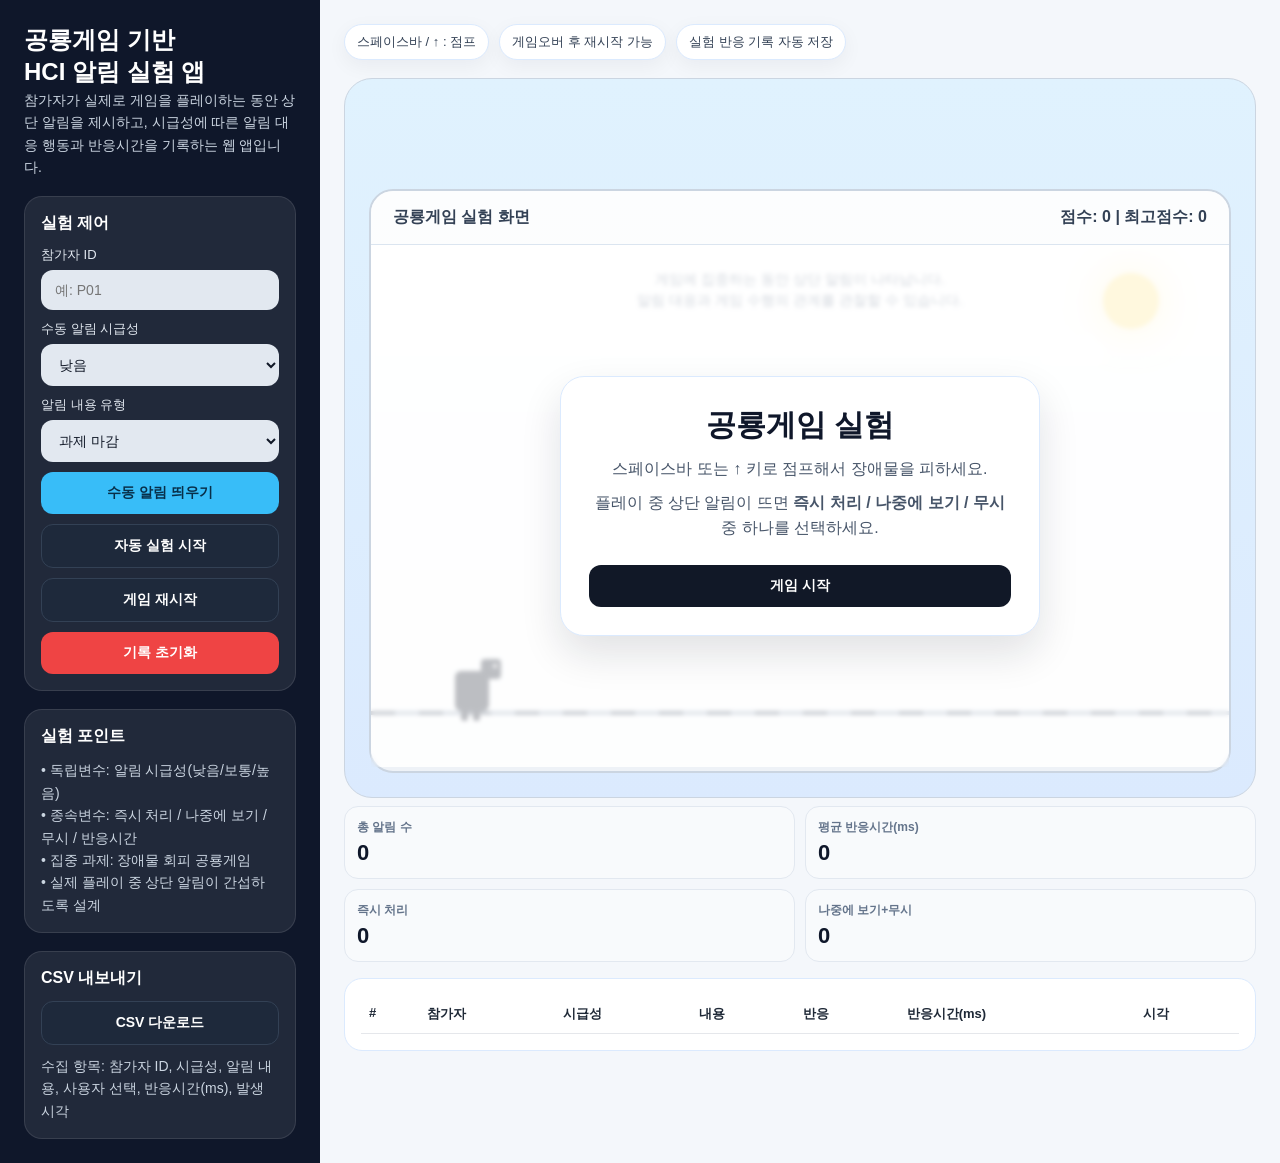
==== noti_web.html @ 85e5658d "File name change" ====
<!DOCTYPE html>
<html lang="ko">
<head>
  <meta charset="UTF-8" />
  <meta name="viewport" content="width=device-width, initial-scale=1.0" />
  <title>HCI 알림 대응 행동 실험 - 실제 공룡게임 버전</title>
  <link rel="stylesheet" href="style.css" />
</head>
<body>
  <div class="app">
    <aside class="sidebar">
      <div>
        <h1>공룡게임 기반<br>HCI 알림 실험 앱</h1>
        <p>참가자가 실제로 게임을 플레이하는 동안 상단 알림을 제시하고, 시급성에 따른 알림 대응 행동과 반응시간을 기록하는 웹 앱입니다.</p>
      </div>

      <div class="panel">
        <h2>실험 제어</h2>
        <div class="control-group">
          <div>
            <label for="participantId">참가자 ID</label>
            <input id="participantId" type="text" placeholder="예: P01" />
          </div>
          <div>
            <label for="urgencySelect">수동 알림 시급성</label>
            <select id="urgencySelect">
              <option value="low">낮음</option>
              <option value="medium">보통</option>
              <option value="high">높음</option>
            </select>
          </div>
          <div>
            <label for="taskSelect">알림 내용 유형</label>
            <select id="taskSelect">
              <option value="과제 마감이 오늘 23:59입니다.">과제 마감</option>
              <option value="팀플 회의가 10분 뒤 시작됩니다.">팀플 회의</option>
              <option value="내일 시험 범위를 아직 확인하지 않았습니다.">시험 일정</option>
              <option value="친구와의 약속 장소가 변경되었습니다.">약속 변경</option>
            </select>
          </div>
          <button class="btn-primary" id="showManualBtn">수동 알림 띄우기</button>
          <button class="btn-secondary" id="startAutoBtn">자동 실험 시작</button>
          <button class="btn-secondary" id="restartGameBtn">게임 재시작</button>
          <button class="btn-danger" id="resetBtn">기록 초기화</button>
        </div>
      </div>

      <div class="panel">
        <h2>실험 포인트</h2>
        <p>• 독립변수: 알림 시급성(낮음/보통/높음)</p>
        <p>• 종속변수: 즉시 처리 / 나중에 보기 / 무시 / 반응시간</p>
        <p>• 집중 과제: 장애물 회피 공룡게임</p>
        <p>• 실제 플레이 중 상단 알림이 간섭하도록 설계</p>
      </div>

      <div class="panel">
        <h2>CSV 내보내기</h2>
        <button class="btn-secondary" id="downloadBtn">CSV 다운로드</button>
        <p style="margin-top:10px;">수집 항목: 참가자 ID, 시급성, 알림 내용, 사용자 선택, 반응시간(ms), 발생 시각</p>
      </div>
    </aside>

    <main class="main">
      <div class="topbar">
        <div class="badge-row">
          <div class="badge">스페이스바 / ↑ : 점프</div>
          <div class="badge">게임오버 후 재시작 가능</div>
          <div class="badge">실험 반응 기록 자동 저장</div>
        </div>
      </div>

      <section class="experiment-stage">
        <div class="notification-bar" id="notificationBar">
          <div class="notification-content">
            <h3 id="notificationTitle">알림</h3>
            <p id="notificationText">새로운 일정이 도착했습니다.</p>
          </div>
          <div class="notification-actions">
            <button class="action-btn action-now" data-response="즉시 처리">즉시 처리</button>
            <button class="action-btn action-later" data-response="나중에 보기">나중에 보기</button>
            <button class="action-btn action-ignore" data-response="무시">무시</button>
          </div>
        </div>

        <div class="game-shell">
          <div class="game-header">
            <span>공룡게임 실험 화면</span>
            <span>점수: <strong id="score">0</strong> | 최고점수: <strong id="bestScore">0</strong></span>
          </div>

          <div class="game-area" id="gameArea">
            <div class="sun"></div>
            <div class="cloud cloud1"></div>
            <div class="cloud cloud2"></div>
            <div class="cloud cloud3"></div>
            <div class="hint">게임에 집중하는 동안 상단 알림이 나타납니다.<br>알림 대응과 게임 수행의 관계를 관찰할 수 있습니다.</div>

            <div class="dino running" id="dino">
              <div class="dino-body"></div>
              <div class="dino-head"><div class="dino-eye"></div></div>
              <div class="dino-arm"></div>
              <div class="leg left"></div>
              <div class="leg right"></div>
            </div>

            <div class="ground"></div>

            <div class="game-overlay" id="gameOverlay">
              <div class="overlay-card">
                <h2>공룡게임 실험</h2>
                <p>스페이스바 또는 ↑ 키로 점프해서 장애물을 피하세요.</p>
                <p>플레이 중 상단 알림이 뜨면 <strong>즉시 처리 / 나중에 보기 / 무시</strong> 중 하나를 선택하세요.</p>
                <button id="startGameBtn">게임 시작</button>
              </div>
            </div>
          </div>
        </div>
      </section>

      <div class="summary">
        <div class="summary-card"><strong>총 알림 수</strong><span id="totalCount">0</span></div>
        <div class="summary-card"><strong>평균 반응시간(ms)</strong><span id="avgTime">0</span></div>
        <div class="summary-card"><strong>즉시 처리</strong><span id="nowCount">0</span></div>
        <div class="summary-card"><strong>나중에 보기+무시</strong><span id="laterIgnoreCount">0</span></div>
      </div>

      <div class="results">
        <table>
          <thead>
            <tr>
              <th>#</th>
              <th>참가자</th>
              <th>시급성</th>
              <th>내용</th>
              <th>반응</th>
              <th>반응시간(ms)</th>
              <th>시각</th>
            </tr>
          </thead>
          <tbody id="logTableBody"></tbody>
        </table>
      </div>
    </main>
  </div>

  <script src="script.js"></script>
</body>
</html>
---- style.css ----
* { box-sizing: border-box; }

body {
  margin: 0;
  font-family: "Pretendard", "Apple SD Gothic Neo", sans-serif;
  background: #f4f7fb;
  color: #1f2937;
}

.app {
  display: grid;
  grid-template-columns: 320px 1fr;
  min-height: 100vh;
}

.sidebar {
  background: #0f172a;
  color: white;
  padding: 24px;
  display: flex;
  flex-direction: column;
  gap: 18px;
}

.sidebar h1 {
  font-size: 24px;
  margin: 0;
  line-height: 1.35;
}

.sidebar p {
  margin: 0;
  line-height: 1.6;
  color: #cbd5e1;
  font-size: 14px;
}

.panel {
  background: rgba(255, 255, 255, 0.08);
  border: 1px solid rgba(255, 255, 255, 0.1);
  border-radius: 18px;
  padding: 16px;
}

.panel h2 {
  margin: 0 0 12px;
  font-size: 16px;
}

.control-group {
  display: flex;
  flex-direction: column;
  gap: 10px;
}

label {
  font-size: 13px;
  color: #e2e8f0;
  display: block;
  margin-bottom: 6px;
}

input,
select,
button {
  width: 100%;
  border-radius: 12px;
  border: none;
  padding: 12px 14px;
  font-size: 14px;
}

select,
input {
  background: #e2e8f0;
  color: #111827;
}

button {
  cursor: pointer;
  font-weight: 700;
  transition: transform 0.15s ease, opacity 0.15s ease;
}

button:hover { transform: translateY(-1px); }
button:active { transform: translateY(0); }

.btn-primary { background: #38bdf8; color: #082f49; }
.btn-secondary { background: #1e293b; border: 1px solid #334155; color: white; }
.btn-danger { background: #ef4444; color: white; }

.main {
  position: relative;
  padding: 24px;
  overflow: hidden;
}

.topbar {
  display: flex;
  justify-content: space-between;
  align-items: center;
  margin-bottom: 18px;
  gap: 16px;
  flex-wrap: wrap;
}

.badge-row {
  display: flex;
  gap: 10px;
  flex-wrap: wrap;
}

.badge {
  padding: 8px 12px;
  background: white;
  border: 1px solid #dbeafe;
  border-radius: 999px;
  font-size: 13px;
  color: #334155;
  box-shadow: 0 6px 20px rgba(15, 23, 42, 0.05);
}

.experiment-stage {
  position: relative;
  background: linear-gradient(180deg, #e0f2fe 0%, #dbeafe 100%);
  border-radius: 28px;
  min-height: 720px;
  padding: 24px;
  border: 1px solid #cbd5e1;
  overflow: hidden;
}

.notification-bar {
  position: absolute;
  left: 24px;
  right: 24px;
  top: 20px;
  border-radius: 18px;
  padding: 16px 20px;
  display: none;
  align-items: center;
  justify-content: space-between;
  gap: 16px;
  z-index: 30;
  box-shadow: 0 10px 30px rgba(15, 23, 42, 0.14);
  animation: slideDown 0.3s ease;
}

@keyframes slideDown {
  from { transform: translateY(-16px); opacity: 0; }
  to { transform: translateY(0); opacity: 1; }
}

.notification-bar.low {
  display: flex;
  background: #ffffff;
  border: 1px solid #cbd5e1;
  color: #1e293b;
}

.notification-bar.medium {
  display: flex;
  background: #fef3c7;
  border: 1px solid #f59e0b;
  color: #78350f;
}

.notification-bar.high {
  display: flex;
  background: #fee2e2;
  border: 2px solid #ef4444;
  color: #7f1d1d;
  animation: slideDown 0.3s ease, pulse 1s infinite;
}

@keyframes pulse {
  0% { box-shadow: 0 0 0 0 rgba(239, 68, 68, 0.32); }
  70% { box-shadow: 0 0 0 14px rgba(239, 68, 68, 0); }
  100% { box-shadow: 0 0 0 0 rgba(239, 68, 68, 0); }
}

.notification-content h3 {
  margin: 0 0 6px;
  font-size: 18px;
}

.notification-content p {
  margin: 0;
  font-size: 14px;
  line-height: 1.45;
}

.notification-actions {
  display: flex;
  gap: 10px;
  flex-shrink: 0;
  flex-wrap: wrap;
}

.action-btn {
  min-width: 110px;
  padding: 10px 14px;
  border-radius: 12px;
  border: none;
  font-weight: 700;
}

.action-now { background: #2563eb; color: white; }
.action-later { background: #f8fafc; color: #1e293b; border: 1px solid #cbd5e1; }
.action-ignore { background: #0f172a; color: white; }

.game-shell {
  position: absolute;
  inset: 110px 24px 24px 24px;
  background: linear-gradient(180deg, #f8fafc 0%, #eef2f7 100%);
  border: 2px solid #cbd5e1;
  border-radius: 24px;
  overflow: hidden;
}

.game-header {
  display: flex;
  justify-content: space-between;
  align-items: center;
  padding: 16px 22px;
  font-weight: 700;
  color: #334155;
  border-bottom: 1px solid #dbe5f0;
  background: rgba(255, 255, 255, 0.65);
  position: relative;
  z-index: 5;
}

.game-area {
  position: relative;
  height: calc(100% - 58px);
  background: linear-gradient(180deg, #fefefe 0%, #f8fafc 100%);
  overflow: hidden;
}

.sun {
  position: absolute;
  top: 28px;
  right: 70px;
  width: 56px;
  height: 56px;
  border-radius: 50%;
  background: #fde68a;
  box-shadow: 0 0 40px rgba(253, 230, 138, 0.7);
}

.cloud {
  position: absolute;
  top: 55px;
  width: 70px;
  height: 24px;
  background: white;
  border-radius: 20px;
  opacity: 0.95;
}

.cloud::before,
.cloud::after {
  content: "";
  position: absolute;
  background: white;
  border-radius: 50%;
}

.cloud::before {
  width: 30px;
  height: 30px;
  left: 8px;
  top: -14px;
}

.cloud::after {
  width: 26px;
  height: 26px;
  right: 10px;
  top: -10px;
}

.cloud1 { left: 58%; animation: cloudMove 24s linear infinite; }
.cloud2 { left: 78%; top: 95px; transform: scale(0.85); animation: cloudMove 34s linear infinite; }
.cloud3 { left: 35%; top: 80px; transform: scale(0.75); animation: cloudMove 29s linear infinite; }

@keyframes cloudMove {
  from { transform: translateX(0); }
  to { transform: translateX(-900px); }
}

.hint {
  position: absolute;
  top: 24px;
  left: 50%;
  transform: translateX(-50%);
  color: #64748b;
  font-size: 14px;
  text-align: center;
  line-height: 1.5;
  z-index: 2;
}

.ground {
  position: absolute;
  left: 0;
  right: 0;
  bottom: 52px;
  height: 4px;
  background: repeating-linear-gradient(
    90deg,
    #475569,
    #475569 24px,
    #94a3b8 24px,
    #94a3b8 48px
  );
  z-index: 2;
}

.dino {
  position: absolute;
  left: 84px;
  width: 46px;
  height: 52px;
  z-index: 8;
}

.dino-body {
  position: absolute;
  left: 0;
  bottom: 0;
  width: 34px;
  height: 40px;
  background: #111827;
  border-radius: 6px;
}

.dino-head {
  position: absolute;
  right: 0;
  top: 0;
  width: 20px;
  height: 20px;
  background: #111827;
  border-radius: 4px;
}

.dino-eye {
  position: absolute;
  right: 4px;
  top: 5px;
  width: 4px;
  height: 4px;
  border-radius: 50%;
  background: white;
}

.dino-arm {
  position: absolute;
  left: 22px;
  top: 16px;
  width: 10px;
  height: 5px;
  background: #111827;
  border-radius: 4px;
}

.leg {
  position: absolute;
  bottom: -10px;
  width: 7px;
  height: 14px;
  background: #111827;
  border-radius: 4px;
  transform-origin: top center;
}

.leg.left { left: 6px; }
.leg.right { left: 18px; }

.dino.running .leg.left { animation: legRun 0.16s infinite alternate; }
.dino.running .leg.right { animation: legRun 0.16s infinite alternate-reverse; }

.dino.jumping .leg.left,
.dino.jumping .leg.right {
  animation: none;
  transform: rotate(0deg);
}

@keyframes legRun {
  from { transform: rotate(-18deg); }
  to { transform: rotate(18deg); }
}

.obstacle {
  position: absolute;
  bottom: 56px;
  z-index: 7;
}

.cactus {
  width: 24px;
  height: 50px;
  background: #16a34a;
  border-radius: 6px;
  position: relative;
}

.cactus.small { width: 20px; height: 40px; }
.cactus.large { width: 28px; height: 58px; }

.cactus::before,
.cactus::after {
  content: "";
  position: absolute;
  background: #16a34a;
  border-radius: 6px;
}

.cactus::before {
  width: 10px;
  height: 20px;
  left: -8px;
  top: 16px;
}

.cactus::after {
  width: 10px;
  height: 18px;
  right: -8px;
  top: 8px;
}

.bird {
  width: 34px;
  height: 18px;
  position: relative;
}

.bird::before,
.bird::after {
  content: "";
  position: absolute;
  width: 16px;
  height: 8px;
  border-top: 3px solid #334155;
  border-radius: 50%;
  top: 5px;
}

.bird::before { left: 0; transform: rotate(-10deg); }
.bird::after { right: 0; transform: rotate(10deg); }

.bird.flap::before { animation: flapLeft 0.18s infinite alternate; }
.bird.flap::after { animation: flapRight 0.18s infinite alternate; }

@keyframes flapLeft {
  from { transform: rotate(-22deg) translateY(2px); }
  to { transform: rotate(10deg) translateY(-2px); }
}

@keyframes flapRight {
  from { transform: rotate(22deg) translateY(2px); }
  to { transform: rotate(-10deg) translateY(-2px); }
}

.game-overlay {
  position: absolute;
  inset: 0;
  display: flex;
  align-items: center;
  justify-content: center;
  background: rgba(255, 255, 255, 0.72);
  backdrop-filter: blur(2px);
  z-index: 20;
  text-align: center;
  padding: 24px;
}

.overlay-card {
  background: white;
  border: 1px solid #dbeafe;
  border-radius: 24px;
  padding: 28px;
  max-width: 480px;
  box-shadow: 0 18px 40px rgba(15, 23, 42, 0.12);
}

.overlay-card h2 {
  margin: 0 0 10px;
  font-size: 30px;
  color: #0f172a;
}

.overlay-card p {
  margin: 8px 0;
  color: #475569;
  line-height: 1.6;
}

.overlay-card button {
  margin-top: 16px;
  background: #111827;
  color: white;
}

.results {
  margin-top: 16px;
  background: white;
  border-radius: 18px;
  border: 1px solid #dbeafe;
  padding: 16px;
  max-height: 250px;
  overflow: auto;
}

table {
  width: 100%;
  border-collapse: collapse;
  font-size: 13px;
}

th,
td {
  text-align: left;
  padding: 10px 8px;
  border-bottom: 1px solid #e5e7eb;
  vertical-align: top;
}

th {
  position: sticky;
  top: 0;
  background: white;
  z-index: 1;
}

.summary {
  display: grid;
  grid-template-columns: repeat(2, 1fr);
  gap: 10px;
  margin-top: 8px;
}

.summary-card {
  background: #f8fafc;
  border: 1px solid #e2e8f0;
  border-radius: 14px;
  padding: 12px;
}

.summary-card strong {
  display: block;
  font-size: 12px;
  color: #64748b;
  margin-bottom: 4px;
}

.summary-card span {
  font-size: 22px;
  font-weight: 800;
  color: #0f172a;
}

@media (max-width: 1100px) {
  .app { grid-template-columns: 1fr; }
  .sidebar { order: 2; }
  .main { order: 1; }
  .notification-bar {
    flex-direction: column;
    align-items: stretch;
  }
  .action-btn { flex: 1; min-width: 0; }
}
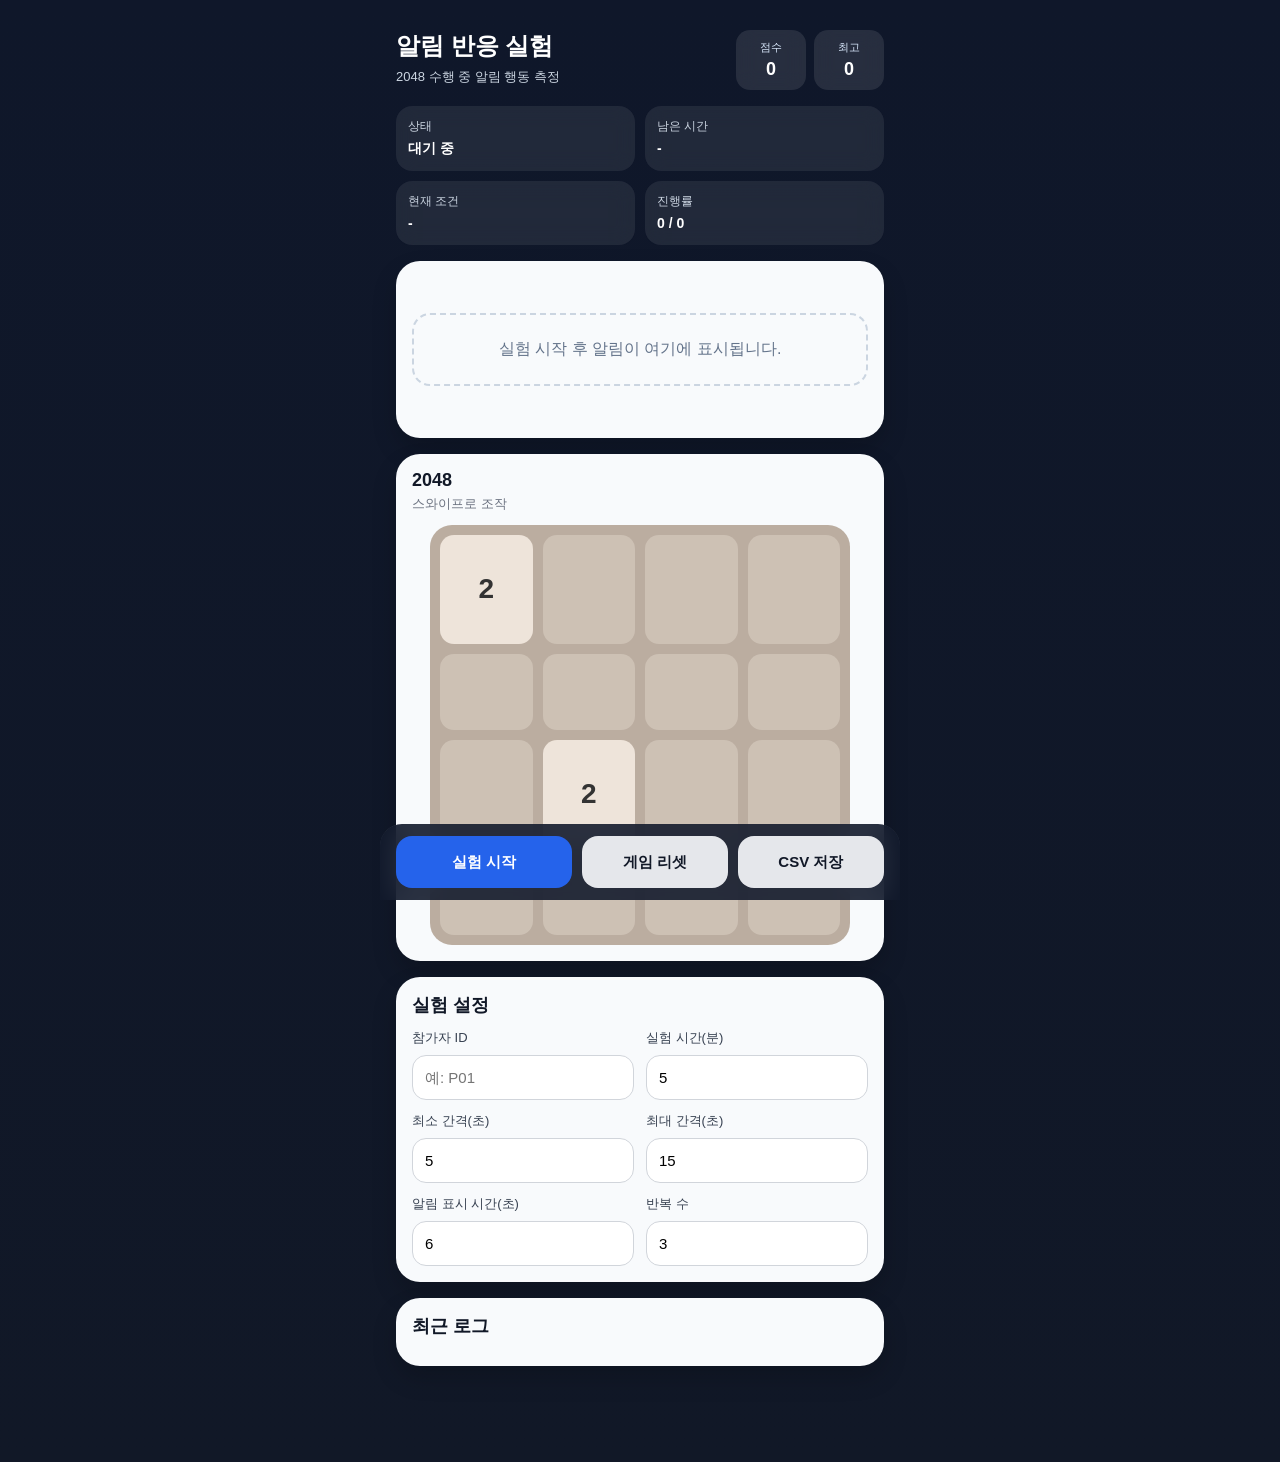
==== commit 31efb4d8: "New Game Commission" ====
--- a/noti_web.html
+++ b/noti_web.html
@@ -2,147 +2,159 @@
 <html lang="ko">
 <head>
   <meta charset="UTF-8" />
-  <meta name="viewport" content="width=device-width, initial-scale=1.0" />
-  <title>HCI 알림 대응 행동 실험 - 실제 공룡게임 버전</title>
+  <meta
+    name="viewport"
+    content="width=device-width, initial-scale=1.0, viewport-fit=cover, user-scalable=no"
+  />
+  <meta name="theme-color" content="#121826" />
+  <meta name="apple-mobile-web-app-capable" content="yes" />
+  <meta name="apple-mobile-web-app-status-bar-style" content="black-translucent" />
+  <title>알림 반응 실험 앱</title>
+  <link rel="manifest" href="manifest.json" />
   <link rel="stylesheet" href="style.css" />
 </head>
 <body>
-  <div class="app">
-    <aside class="sidebar">
-      <div>
-        <h1>공룡게임 기반<br>HCI 알림 실험 앱</h1>
-        <p>참가자가 실제로 게임을 플레이하는 동안 상단 알림을 제시하고, 시급성에 따른 알림 대응 행동과 반응시간을 기록하는 웹 앱입니다.</p>
+  <div class="mobile-app">
+    <header class="app-header">
+      <div class="header-left">
+        <h1>알림 반응 실험</h1>
+        <p>2048 수행 중 알림 행동 측정</p>
       </div>
-
-      <div class="panel">
-        <h2>실험 제어</h2>
-        <div class="control-group">
-          <div>
-            <label for="participantId">참가자 ID</label>
-            <input id="participantId" type="text" placeholder="예: P01" />
-          </div>
-          <div>
-            <label for="urgencySelect">수동 알림 시급성</label>
-            <select id="urgencySelect">
-              <option value="low">낮음</option>
-              <option value="medium">보통</option>
-              <option value="high">높음</option>
-            </select>
-          </div>
-          <div>
-            <label for="taskSelect">알림 내용 유형</label>
-            <select id="taskSelect">
-              <option value="과제 마감이 오늘 23:59입니다.">과제 마감</option>
-              <option value="팀플 회의가 10분 뒤 시작됩니다.">팀플 회의</option>
-              <option value="내일 시험 범위를 아직 확인하지 않았습니다.">시험 일정</option>
-              <option value="친구와의 약속 장소가 변경되었습니다.">약속 변경</option>
-            </select>
-          </div>
-          <button class="btn-primary" id="showManualBtn">수동 알림 띄우기</button>
-          <button class="btn-secondary" id="startAutoBtn">자동 실험 시작</button>
-          <button class="btn-secondary" id="restartGameBtn">게임 재시작</button>
-          <button class="btn-danger" id="resetBtn">기록 초기화</button>
+      <div class="header-right">
+        <div class="mini-card">
+          <span>점수</span>
+          <strong id="score">0</strong>
+        </div>
+        <div class="mini-card">
+          <span>최고</span>
+          <strong id="bestScore">0</strong>
         </div>
       </div>
+    </header>
 
-      <div class="panel">
-        <h2>실험 포인트</h2>
-        <p>• 독립변수: 알림 시급성(낮음/보통/높음)</p>
-        <p>• 종속변수: 즉시 처리 / 나중에 보기 / 무시 / 반응시간</p>
-        <p>• 집중 과제: 장애물 회피 공룡게임</p>
-        <p>• 실제 플레이 중 상단 알림이 간섭하도록 설계</p>
+    <section class="status-panel">
+      <div class="status-chip">
+        <span>상태</span>
+        <strong id="experimentStatus">대기 중</strong>
       </div>
+      <div class="status-chip">
+        <span>남은 시간</span>
+        <strong id="remainingTime">-</strong>
+      </div>
+      <div class="status-chip">
+        <span>현재 조건</span>
+        <strong id="currentCondition">-</strong>
+      </div>
+      <div class="status-chip">
+        <span>진행률</span>
+        <strong id="progressText">0 / 0</strong>
+      </div>
+    </section>
 
-      <div class="panel">
-        <h2>CSV 내보내기</h2>
-        <button class="btn-secondary" id="downloadBtn">CSV 다운로드</button>
-        <p style="margin-top:10px;">수집 항목: 참가자 ID, 시급성, 알림 내용, 사용자 선택, 반응시간(ms), 발생 시각</p>
-      </div>
-    </aside>
-
-    <main class="main">
-      <div class="topbar">
-        <div class="badge-row">
-          <div class="badge">스페이스바 / ↑ : 점프</div>
-          <div class="badge">게임오버 후 재시작 가능</div>
-          <div class="badge">실험 반응 기록 자동 저장</div>
-        </div>
-      </div>
-
-      <section class="experiment-stage">
-        <div class="notification-bar" id="notificationBar">
-          <div class="notification-content">
-            <h3 id="notificationTitle">알림</h3>
-            <p id="notificationText">새로운 일정이 도착했습니다.</p>
-          </div>
-          <div class="notification-actions">
-            <button class="action-btn action-now" data-response="즉시 처리">즉시 처리</button>
-            <button class="action-btn action-later" data-response="나중에 보기">나중에 보기</button>
-            <button class="action-btn action-ignore" data-response="무시">무시</button>
+    <main class="app-main">
+      <section class="notification-section">
+        <div id="notificationContainer" class="notification-container">
+          <div class="notification-placeholder">
+            실험 시작 후 알림이 여기에 표시됩니다.
           </div>
         </div>
+      </section>
 
-        <div class="game-shell">
-          <div class="game-header">
-            <span>공룡게임 실험 화면</span>
-            <span>점수: <strong id="score">0</strong> | 최고점수: <strong id="bestScore">0</strong></span>
-          </div>
+      <section class="game-section">
+        <div class="game-top">
+          <h2>2048</h2>
+          <p>스와이프로 조작</p>
+        </div>
 
-          <div class="game-area" id="gameArea">
-            <div class="sun"></div>
-            <div class="cloud cloud1"></div>
-            <div class="cloud cloud2"></div>
-            <div class="cloud cloud3"></div>
-            <div class="hint">게임에 집중하는 동안 상단 알림이 나타납니다.<br>알림 대응과 게임 수행의 관계를 관찰할 수 있습니다.</div>
+        <div class="game-wrapper">
+          <div id="gameBoard" class="board"></div>
 
-            <div class="dino running" id="dino">
-              <div class="dino-body"></div>
-              <div class="dino-head"><div class="dino-eye"></div></div>
-              <div class="dino-arm"></div>
-              <div class="leg left"></div>
-              <div class="leg right"></div>
-            </div>
-
-            <div class="ground"></div>
-
-            <div class="game-overlay" id="gameOverlay">
-              <div class="overlay-card">
-                <h2>공룡게임 실험</h2>
-                <p>스페이스바 또는 ↑ 키로 점프해서 장애물을 피하세요.</p>
-                <p>플레이 중 상단 알림이 뜨면 <strong>즉시 처리 / 나중에 보기 / 무시</strong> 중 하나를 선택하세요.</p>
-                <button id="startGameBtn">게임 시작</button>
-              </div>
+          <div id="gameOver" class="game-over hidden">
+            <div class="game-over-card">
+              <h3>게임 종료</h3>
+              <button id="restartBtn" class="primary-btn">다시 시작</button>
             </div>
           </div>
         </div>
       </section>
 
-      <div class="summary">
-        <div class="summary-card"><strong>총 알림 수</strong><span id="totalCount">0</span></div>
-        <div class="summary-card"><strong>평균 반응시간(ms)</strong><span id="avgTime">0</span></div>
-        <div class="summary-card"><strong>즉시 처리</strong><span id="nowCount">0</span></div>
-        <div class="summary-card"><strong>나중에 보기+무시</strong><span id="laterIgnoreCount">0</span></div>
-      </div>
+      <section class="config-section">
+        <div class="section-title">
+          <h2>실험 설정</h2>
+        </div>
 
-      <div class="results">
-        <table>
-          <thead>
-            <tr>
-              <th>#</th>
-              <th>참가자</th>
-              <th>시급성</th>
-              <th>내용</th>
-              <th>반응</th>
-              <th>반응시간(ms)</th>
-              <th>시각</th>
-            </tr>
-          </thead>
-          <tbody id="logTableBody"></tbody>
-        </table>
-      </div>
+        <div class="config-grid">
+          <label>
+            참가자 ID
+            <input type="text" id="participantId" placeholder="예: P01" />
+          </label>
+
+          <label>
+            실험 시간(분)
+            <input type="number" id="experimentMinutes" min="1" value="5" />
+          </label>
+
+          <label>
+            최소 간격(초)
+            <input type="number" id="minInterval" min="3" value="5" />
+          </label>
+
+          <label>
+            최대 간격(초)
+            <input type="number" id="maxInterval" min="5" value="15" />
+          </label>
+
+          <label>
+            알림 표시 시간(초)
+            <input type="number" id="notificationDuration" min="2" value="6" />
+          </label>
+
+          <label>
+            반복 수
+            <input type="number" id="repeatPerCondition" min="1" value="3" />
+          </label>
+        </div>
+      </section>
+
+      <section class="log-section">
+        <div class="section-title">
+          <h2>최근 로그</h2>
+        </div>
+        <div id="logPreview" class="log-preview"></div>
+      </section>
     </main>
+
+    <nav class="bottom-bar">
+      <button id="startExperimentBtn" class="primary-btn">실험 시작</button>
+      <button id="resetGameBtn" class="secondary-btn">게임 리셋</button>
+      <button id="downloadCsvBtn" class="secondary-btn">CSV 저장</button>
+    </nav>
+  </div>
+
+  <div id="surveyModal" class="modal hidden">
+    <div class="modal-sheet">
+      <h2>실험 후 설문</h2>
+
+      <label class="survey-label">
+        만족도 (1~5)
+        <select id="satisfactionScore">
+          <option value="1">1 - 매우 불만족</option>
+          <option value="2">2 - 불만족</option>
+          <option value="3" selected>3 - 보통</option>
+          <option value="4">4 - 만족</option>
+          <option value="5">5 - 매우 만족</option>
+        </select>
+      </label>
+
+      <label class="survey-label">
+        이유
+        <textarea id="satisfactionReason" rows="4" placeholder="이유를 입력하세요"></textarea>
+      </label>
+
+      <button id="submitSurveyBtn" class="primary-btn full-btn">설문 제출</button>
+    </div>
   </div>
 
   <script src="script.js"></script>
 </body>
-</html>
+</html>
--- a/style.css
+++ b/style.css
@@ -1,575 +1,426 @@
-* { box-sizing: border-box; }
+:root {
+  --bg: #0f172a;
+  --panel: #111827;
+  --panel-2: #1f2937;
+  --card: #ffffff;
+  --text: #111827;
+  --sub: #6b7280;
+  --white: #ffffff;
+  --line: #e5e7eb;
+  --accent: #2563eb;
+  --danger: #ef4444;
+  --success: #22c55e;
+  --info: #3b82f6;
+  --safe-bottom: env(safe-area-inset-bottom, 0px);
+  --safe-top: env(safe-area-inset-top, 0px);
+}
+
+* {
+  box-sizing: border-box;
+  -webkit-tap-highlight-color: transparent;
+}
+
+html, body {
+  margin: 0;
+  padding: 0;
+  background: linear-gradient(180deg, #0f172a 0%, #111827 100%);
+  font-family: Arial, Helvetica, sans-serif;
+  overscroll-behavior: none;
+}
 
 body {
+  color: var(--white);
+}
+
+.mobile-app {
+  min-height: 100dvh;
+  padding-top: calc(14px + var(--safe-top));
+  padding-bottom: calc(96px + var(--safe-bottom));
+  max-width: 520px;
+  margin: 0 auto;
+}
+
+.app-header {
+  padding: 16px;
+  display: flex;
+  justify-content: space-between;
+  gap: 12px;
+  align-items: flex-start;
+}
+
+.header-left h1 {
   margin: 0;
-  font-family: "Pretendard", "Apple SD Gothic Neo", sans-serif;
-  background: #f4f7fb;
-  color: #1f2937;
-}
-
-.app {
-  display: grid;
-  grid-template-columns: 320px 1fr;
-  min-height: 100vh;
-}
-
-.sidebar {
-  background: #0f172a;
-  color: white;
-  padding: 24px;
-  display: flex;
-  flex-direction: column;
-  gap: 18px;
-}
-
-.sidebar h1 {
   font-size: 24px;
-  margin: 0;
-  line-height: 1.35;
-}
-
-.sidebar p {
-  margin: 0;
-  line-height: 1.6;
+}
+
+.header-left p {
+  margin: 6px 0 0;
+  font-size: 13px;
   color: #cbd5e1;
-  font-size: 14px;
-}
-
-.panel {
-  background: rgba(255, 255, 255, 0.08);
-  border: 1px solid rgba(255, 255, 255, 0.1);
-  border-radius: 18px;
-  padding: 16px;
-}
-
-.panel h2 {
-  margin: 0 0 12px;
-  font-size: 16px;
-}
-
-.control-group {
-  display: flex;
-  flex-direction: column;
-  gap: 10px;
-}
-
-label {
-  font-size: 13px;
-  color: #e2e8f0;
+}
+
+.header-right {
+  display: flex;
+  gap: 8px;
+}
+
+.mini-card {
+  min-width: 70px;
+  background: rgba(255, 255, 255, 0.1);
+  border-radius: 14px;
+  padding: 10px;
+  text-align: center;
+  backdrop-filter: blur(10px);
+}
+
+.mini-card span {
   display: block;
-  margin-bottom: 6px;
-}
-
-input,
-select,
-button {
-  width: 100%;
-  border-radius: 12px;
-  border: none;
-  padding: 12px 14px;
-  font-size: 14px;
-}
-
-select,
-input {
-  background: #e2e8f0;
-  color: #111827;
-}
-
-button {
-  cursor: pointer;
-  font-weight: 700;
-  transition: transform 0.15s ease, opacity 0.15s ease;
-}
-
-button:hover { transform: translateY(-1px); }
-button:active { transform: translateY(0); }
-
-.btn-primary { background: #38bdf8; color: #082f49; }
-.btn-secondary { background: #1e293b; border: 1px solid #334155; color: white; }
-.btn-danger { background: #ef4444; color: white; }
-
-.main {
-  position: relative;
-  padding: 24px;
-  overflow: hidden;
-}
-
-.topbar {
-  display: flex;
-  justify-content: space-between;
-  align-items: center;
-  margin-bottom: 18px;
-  gap: 16px;
-  flex-wrap: wrap;
-}
-
-.badge-row {
-  display: flex;
-  gap: 10px;
-  flex-wrap: wrap;
-}
-
-.badge {
-  padding: 8px 12px;
-  background: white;
-  border: 1px solid #dbeafe;
-  border-radius: 999px;
-  font-size: 13px;
-  color: #334155;
-  box-shadow: 0 6px 20px rgba(15, 23, 42, 0.05);
-}
-
-.experiment-stage {
-  position: relative;
-  background: linear-gradient(180deg, #e0f2fe 0%, #dbeafe 100%);
-  border-radius: 28px;
-  min-height: 720px;
-  padding: 24px;
-  border: 1px solid #cbd5e1;
-  overflow: hidden;
-}
-
-.notification-bar {
-  position: absolute;
-  left: 24px;
-  right: 24px;
-  top: 20px;
-  border-radius: 18px;
-  padding: 16px 20px;
-  display: none;
-  align-items: center;
-  justify-content: space-between;
-  gap: 16px;
-  z-index: 30;
-  box-shadow: 0 10px 30px rgba(15, 23, 42, 0.14);
-  animation: slideDown 0.3s ease;
-}
-
-@keyframes slideDown {
-  from { transform: translateY(-16px); opacity: 0; }
-  to { transform: translateY(0); opacity: 1; }
-}
-
-.notification-bar.low {
-  display: flex;
-  background: #ffffff;
-  border: 1px solid #cbd5e1;
-  color: #1e293b;
-}
-
-.notification-bar.medium {
-  display: flex;
-  background: #fef3c7;
-  border: 1px solid #f59e0b;
-  color: #78350f;
-}
-
-.notification-bar.high {
-  display: flex;
-  background: #fee2e2;
-  border: 2px solid #ef4444;
-  color: #7f1d1d;
-  animation: slideDown 0.3s ease, pulse 1s infinite;
-}
-
-@keyframes pulse {
-  0% { box-shadow: 0 0 0 0 rgba(239, 68, 68, 0.32); }
-  70% { box-shadow: 0 0 0 14px rgba(239, 68, 68, 0); }
-  100% { box-shadow: 0 0 0 0 rgba(239, 68, 68, 0); }
-}
-
-.notification-content h3 {
-  margin: 0 0 6px;
+  font-size: 11px;
+  color: #dbeafe;
+  margin-bottom: 4px;
+}
+
+.mini-card strong {
   font-size: 18px;
 }
 
-.notification-content p {
-  margin: 0;
-  font-size: 14px;
-  line-height: 1.45;
-}
-
-.notification-actions {
-  display: flex;
-  gap: 10px;
-  flex-shrink: 0;
-  flex-wrap: wrap;
-}
-
-.action-btn {
-  min-width: 110px;
-  padding: 10px 14px;
-  border-radius: 12px;
-  border: none;
-  font-weight: 700;
-}
-
-.action-now { background: #2563eb; color: white; }
-.action-later { background: #f8fafc; color: #1e293b; border: 1px solid #cbd5e1; }
-.action-ignore { background: #0f172a; color: white; }
-
-.game-shell {
-  position: absolute;
-  inset: 110px 24px 24px 24px;
-  background: linear-gradient(180deg, #f8fafc 0%, #eef2f7 100%);
-  border: 2px solid #cbd5e1;
-  border-radius: 24px;
-  overflow: hidden;
-}
-
-.game-header {
-  display: flex;
-  justify-content: space-between;
-  align-items: center;
-  padding: 16px 22px;
-  font-weight: 700;
-  color: #334155;
-  border-bottom: 1px solid #dbe5f0;
-  background: rgba(255, 255, 255, 0.65);
-  position: relative;
-  z-index: 5;
-}
-
-.game-area {
-  position: relative;
-  height: calc(100% - 58px);
-  background: linear-gradient(180deg, #fefefe 0%, #f8fafc 100%);
-  overflow: hidden;
-}
-
-.sun {
-  position: absolute;
-  top: 28px;
-  right: 70px;
-  width: 56px;
-  height: 56px;
-  border-radius: 50%;
-  background: #fde68a;
-  box-shadow: 0 0 40px rgba(253, 230, 138, 0.7);
-}
-
-.cloud {
-  position: absolute;
-  top: 55px;
-  width: 70px;
-  height: 24px;
-  background: white;
-  border-radius: 20px;
-  opacity: 0.95;
-}
-
-.cloud::before,
-.cloud::after {
-  content: "";
-  position: absolute;
-  background: white;
-  border-radius: 50%;
-}
-
-.cloud::before {
-  width: 30px;
-  height: 30px;
-  left: 8px;
-  top: -14px;
-}
-
-.cloud::after {
-  width: 26px;
-  height: 26px;
-  right: 10px;
-  top: -10px;
-}
-
-.cloud1 { left: 58%; animation: cloudMove 24s linear infinite; }
-.cloud2 { left: 78%; top: 95px; transform: scale(0.85); animation: cloudMove 34s linear infinite; }
-.cloud3 { left: 35%; top: 80px; transform: scale(0.75); animation: cloudMove 29s linear infinite; }
-
-@keyframes cloudMove {
-  from { transform: translateX(0); }
-  to { transform: translateX(-900px); }
-}
-
-.hint {
-  position: absolute;
-  top: 24px;
-  left: 50%;
-  transform: translateX(-50%);
-  color: #64748b;
-  font-size: 14px;
-  text-align: center;
-  line-height: 1.5;
-  z-index: 2;
-}
-
-.ground {
-  position: absolute;
-  left: 0;
-  right: 0;
-  bottom: 52px;
-  height: 4px;
-  background: repeating-linear-gradient(
-    90deg,
-    #475569,
-    #475569 24px,
-    #94a3b8 24px,
-    #94a3b8 48px
-  );
-  z-index: 2;
-}
-
-.dino {
-  position: absolute;
-  left: 84px;
-  width: 46px;
-  height: 52px;
-  z-index: 8;
-}
-
-.dino-body {
-  position: absolute;
-  left: 0;
-  bottom: 0;
-  width: 34px;
-  height: 40px;
-  background: #111827;
-  border-radius: 6px;
-}
-
-.dino-head {
-  position: absolute;
-  right: 0;
-  top: 0;
-  width: 20px;
-  height: 20px;
-  background: #111827;
-  border-radius: 4px;
-}
-
-.dino-eye {
-  position: absolute;
-  right: 4px;
-  top: 5px;
-  width: 4px;
-  height: 4px;
-  border-radius: 50%;
-  background: white;
-}
-
-.dino-arm {
-  position: absolute;
-  left: 22px;
-  top: 16px;
-  width: 10px;
-  height: 5px;
-  background: #111827;
-  border-radius: 4px;
-}
-
-.leg {
-  position: absolute;
-  bottom: -10px;
-  width: 7px;
-  height: 14px;
-  background: #111827;
-  border-radius: 4px;
-  transform-origin: top center;
-}
-
-.leg.left { left: 6px; }
-.leg.right { left: 18px; }
-
-.dino.running .leg.left { animation: legRun 0.16s infinite alternate; }
-.dino.running .leg.right { animation: legRun 0.16s infinite alternate-reverse; }
-
-.dino.jumping .leg.left,
-.dino.jumping .leg.right {
-  animation: none;
-  transform: rotate(0deg);
-}
-
-@keyframes legRun {
-  from { transform: rotate(-18deg); }
-  to { transform: rotate(18deg); }
-}
-
-.obstacle {
-  position: absolute;
-  bottom: 56px;
-  z-index: 7;
-}
-
-.cactus {
-  width: 24px;
-  height: 50px;
-  background: #16a34a;
-  border-radius: 6px;
-  position: relative;
-}
-
-.cactus.small { width: 20px; height: 40px; }
-.cactus.large { width: 28px; height: 58px; }
-
-.cactus::before,
-.cactus::after {
-  content: "";
-  position: absolute;
-  background: #16a34a;
-  border-radius: 6px;
-}
-
-.cactus::before {
-  width: 10px;
-  height: 20px;
-  left: -8px;
-  top: 16px;
-}
-
-.cactus::after {
-  width: 10px;
-  height: 18px;
-  right: -8px;
-  top: 8px;
-}
-
-.bird {
-  width: 34px;
-  height: 18px;
-  position: relative;
-}
-
-.bird::before,
-.bird::after {
-  content: "";
-  position: absolute;
-  width: 16px;
-  height: 8px;
-  border-top: 3px solid #334155;
-  border-radius: 50%;
-  top: 5px;
-}
-
-.bird::before { left: 0; transform: rotate(-10deg); }
-.bird::after { right: 0; transform: rotate(10deg); }
-
-.bird.flap::before { animation: flapLeft 0.18s infinite alternate; }
-.bird.flap::after { animation: flapRight 0.18s infinite alternate; }
-
-@keyframes flapLeft {
-  from { transform: rotate(-22deg) translateY(2px); }
-  to { transform: rotate(10deg) translateY(-2px); }
-}
-
-@keyframes flapRight {
-  from { transform: rotate(22deg) translateY(2px); }
-  to { transform: rotate(-10deg) translateY(-2px); }
-}
-
-.game-overlay {
-  position: absolute;
-  inset: 0;
-  display: flex;
-  align-items: center;
-  justify-content: center;
-  background: rgba(255, 255, 255, 0.72);
-  backdrop-filter: blur(2px);
-  z-index: 20;
-  text-align: center;
-  padding: 24px;
-}
-
-.overlay-card {
-  background: white;
-  border: 1px solid #dbeafe;
-  border-radius: 24px;
-  padding: 28px;
-  max-width: 480px;
-  box-shadow: 0 18px 40px rgba(15, 23, 42, 0.12);
-}
-
-.overlay-card h2 {
-  margin: 0 0 10px;
-  font-size: 30px;
-  color: #0f172a;
-}
-
-.overlay-card p {
-  margin: 8px 0;
-  color: #475569;
-  line-height: 1.6;
-}
-
-.overlay-card button {
-  margin-top: 16px;
-  background: #111827;
-  color: white;
-}
-
-.results {
-  margin-top: 16px;
-  background: white;
-  border-radius: 18px;
-  border: 1px solid #dbeafe;
-  padding: 16px;
-  max-height: 250px;
-  overflow: auto;
-}
-
-table {
-  width: 100%;
-  border-collapse: collapse;
-  font-size: 13px;
-}
-
-th,
-td {
-  text-align: left;
-  padding: 10px 8px;
-  border-bottom: 1px solid #e5e7eb;
-  vertical-align: top;
-}
-
-th {
-  position: sticky;
-  top: 0;
-  background: white;
-  z-index: 1;
-}
-
-.summary {
+.status-panel {
   display: grid;
   grid-template-columns: repeat(2, 1fr);
   gap: 10px;
-  margin-top: 8px;
-}
-
-.summary-card {
-  background: #f8fafc;
-  border: 1px solid #e2e8f0;
-  border-radius: 14px;
+  padding: 0 16px 16px;
+}
+
+.status-chip {
+  background: rgba(255, 255, 255, 0.08);
+  border-radius: 16px;
   padding: 12px;
-}
-
-.summary-card strong {
+  backdrop-filter: blur(10px);
+}
+
+.status-chip span {
   display: block;
   font-size: 12px;
+  color: #cbd5e1;
+  margin-bottom: 4px;
+}
+
+.status-chip strong {
+  font-size: 14px;
+  line-height: 1.4;
+}
+
+.app-main {
+  padding: 0 16px;
+  display: flex;
+  flex-direction: column;
+  gap: 16px;
+}
+
+.notification-section,
+.game-section,
+.config-section,
+.log-section {
+  background: #f8fafc;
+  color: var(--text);
+  border-radius: 24px;
+  padding: 16px;
+  box-shadow: 0 12px 24px rgba(0, 0, 0, 0.18);
+}
+
+.section-title h2,
+.game-top h2 {
+  margin: 0;
+  font-size: 18px;
+}
+
+.game-top p,
+.section-title p {
+  margin: 4px 0 0;
+  color: var(--sub);
+  font-size: 13px;
+}
+
+.notification-container {
+  min-height: 145px;
+  display: flex;
+  align-items: center;
+  justify-content: center;
+}
+
+.notification-placeholder {
+  width: 100%;
+  border: 2px dashed #cbd5e1;
   color: #64748b;
-  margin-bottom: 4px;
-}
-
-.summary-card span {
-  font-size: 22px;
-  font-weight: 800;
-  color: #0f172a;
-}
-
-@media (max-width: 1100px) {
-  .app { grid-template-columns: 1fr; }
-  .sidebar { order: 2; }
-  .main { order: 1; }
-  .notification-bar {
-    flex-direction: column;
-    align-items: stretch;
+  border-radius: 18px;
+  padding: 24px 16px;
+  text-align: center;
+  background: #f8fafc;
+}
+
+.notification {
+  width: 100%;
+  background: #fff;
+  border-radius: 20px;
+  padding: 16px;
+  box-shadow: 0 16px 28px rgba(0, 0, 0, 0.14);
+  border-left: 10px solid #999;
+  touch-action: pan-y;
+  transition: transform 0.15s ease;
+  user-select: none;
+}
+
+.notification.red {
+  border-left-color: var(--danger);
+}
+
+.notification.green {
+  border-left-color: var(--success);
+}
+
+.notification.blue {
+  border-left-color: var(--info);
+}
+
+.notification-head {
+  display: flex;
+  justify-content: space-between;
+  align-items: center;
+  gap: 10px;
+  margin-bottom: 10px;
+}
+
+.notification-title {
+  margin: 0;
+  font-size: 17px;
+}
+
+.importance-badge {
+  padding: 6px 10px;
+  border-radius: 999px;
+  font-size: 11px;
+  font-weight: bold;
+}
+
+.notification.high .importance-badge {
+  background: #111827;
+  color: white;
+}
+
+.notification.low .importance-badge {
+  background: #e5e7eb;
+  color: #111827;
+}
+
+.notification-message {
+  margin: 0;
+  line-height: 1.55;
+  font-size: 15px;
+}
+
+.notification-guide {
+  margin-top: 12px;
+  color: #64748b;
+  font-size: 12px;
+}
+
+.notification-timer {
+  margin-top: 12px;
+  width: 100%;
+  height: 8px;
+  border-radius: 999px;
+  overflow: hidden;
+  background: #e2e8f0;
+}
+
+.notification-timer-bar {
+  width: 100%;
+  height: 100%;
+  background: #111827;
+  transform-origin: left;
+}
+
+.game-wrapper {
+  position: relative;
+  width: 100%;
+  max-width: 420px;
+  margin: 12px auto 0;
+  aspect-ratio: 1 / 1;
+}
+
+.board {
+  width: 100%;
+  height: 100%;
+  background: #bbada0;
+  border-radius: 22px;
+  padding: 10px;
+  display: grid;
+  grid-template-columns: repeat(4, 1fr);
+  gap: 10px;
+}
+
+.tile {
+  border-radius: 14px;
+  display: flex;
+  align-items: center;
+  justify-content: center;
+  font-weight: bold;
+  font-size: 28px;
+  user-select: none;
+}
+
+.tile-0 { background: rgba(238, 228, 218, 0.35); color: transparent; }
+.tile-2 { background: #eee4da; color: #333; }
+.tile-4 { background: #ede0c8; color: #333; }
+.tile-8 { background: #f2b179; color: white; }
+.tile-16 { background: #f59563; color: white; }
+.tile-32 { background: #f67c5f; color: white; }
+.tile-64 { background: #f65e3b; color: white; }
+.tile-128 { background: #edcf72; color: white; font-size: 24px; }
+.tile-256 { background: #edcc61; color: white; font-size: 24px; }
+.tile-512 { background: #edc850; color: white; font-size: 24px; }
+.tile-1024 { background: #edc53f; color: white; font-size: 20px; }
+.tile-2048 { background: #edc22e; color: white; font-size: 20px; }
+
+.game-over {
+  position: absolute;
+  inset: 0;
+  border-radius: 22px;
+  background: rgba(255, 255, 255, 0.78);
+  display: flex;
+  align-items: center;
+  justify-content: center;
+}
+
+.game-over-card {
+  text-align: center;
+}
+
+.hidden {
+  display: none !important;
+}
+
+.config-grid {
+  display: grid;
+  grid-template-columns: 1fr 1fr;
+  gap: 12px;
+  margin-top: 12px;
+}
+
+.config-grid label,
+.survey-label {
+  display: flex;
+  flex-direction: column;
+  gap: 8px;
+  font-size: 13px;
+  color: #374151;
+}
+
+.config-grid input,
+.survey-label select,
+.survey-label textarea {
+  width: 100%;
+  border: 1px solid #d1d5db;
+  border-radius: 14px;
+  padding: 13px 12px;
+  font-size: 15px;
+  background: white;
+}
+
+.log-preview {
+  display: flex;
+  flex-direction: column;
+  gap: 10px;
+  max-height: 240px;
+  overflow: auto;
+  margin-top: 12px;
+}
+
+.log-item {
+  border: 1px solid #e5e7eb;
+  background: #fff;
+  border-radius: 16px;
+  padding: 12px;
+  font-size: 13px;
+  line-height: 1.55;
+}
+
+.bottom-bar {
+  position: fixed;
+  left: 0;
+  right: 0;
+  bottom: 0;
+  max-width: 520px;
+  margin: 0 auto;
+  padding: 12px 16px calc(12px + var(--safe-bottom));
+  display: grid;
+  grid-template-columns: 1.2fr 1fr 1fr;
+  gap: 10px;
+  background: rgba(15, 23, 42, 0.88);
+  backdrop-filter: blur(16px);
+  border-top-left-radius: 22px;
+  border-top-right-radius: 22px;
+}
+
+.primary-btn,
+.secondary-btn {
+  min-height: 52px;
+  border: none;
+  border-radius: 16px;
+  font-size: 15px;
+  font-weight: bold;
+  cursor: pointer;
+}
+
+.primary-btn {
+  background: #2563eb;
+  color: white;
+}
+
+.secondary-btn {
+  background: #e5e7eb;
+  color: #111827;
+}
+
+.modal {
+  position: fixed;
+  inset: 0;
+  background: rgba(15, 23, 42, 0.52);
+  display: flex;
+  align-items: flex-end;
+  justify-content: center;
+  padding: 0;
+}
+
+.modal-sheet {
+  width: 100%;
+  max-width: 520px;
+  background: white;
+  color: #111827;
+  border-top-left-radius: 28px;
+  border-top-right-radius: 28px;
+  padding: 22px 18px calc(22px + var(--safe-bottom));
+}
+
+.modal-sheet h2 {
+  margin-top: 0;
+}
+
+.full-btn {
+  width: 100%;
+  margin-top: 16px;
+}
+
+@media (max-width: 420px) {
+  .config-grid {
+    grid-template-columns: 1fr;
   }
-  .action-btn { flex: 1; min-width: 0; }
-}
+
+  .bottom-bar {
+    grid-template-columns: 1fr;
+  }
+
+  .tile {
+    font-size: 24px;
+  }
+}
